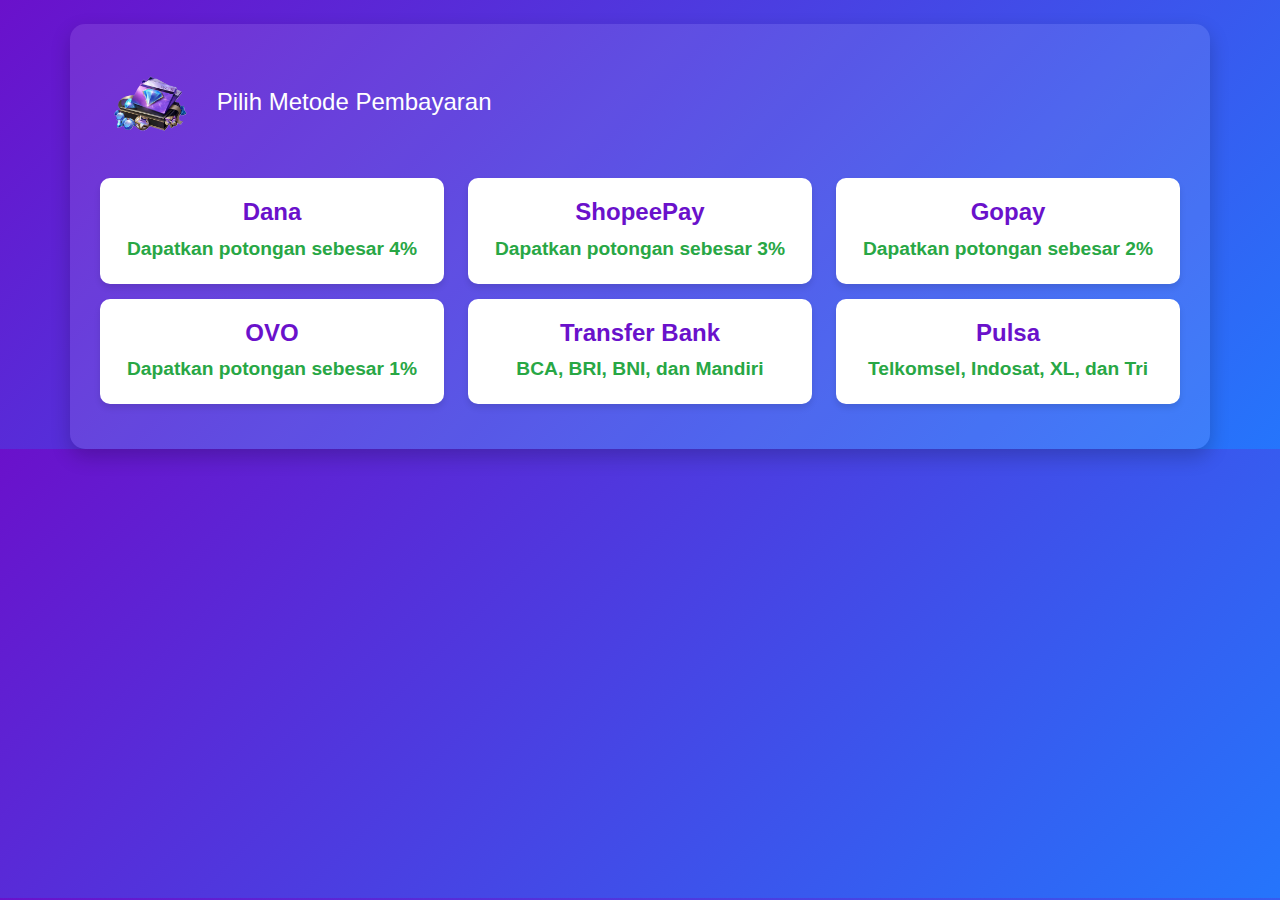
==== bayar.html @ a956c2ea "top up dan pembayaran" ====
<!DOCTYPE html>
<html lang="en">
<head>
  <meta charset="UTF-8">
  <meta name="viewport" content="width=device-width, initial-scale=1.0">
  <title>Pembayaran</title>
  <link href="https://cdn.jsdelivr.net/npm/bootstrap@5.3.0-alpha1/dist/css/bootstrap.min.css" rel="stylesheet">
  <style>
    body {
      background: linear-gradient(135deg, #6a11cb, #2575fc);
      color: #fff;
      font-family: Arial, sans-serif;
    }
    .pembayaran-card {
      background: #fff;
      color: #333;
      border: none;
      border-radius: 10px;
      padding: 20px;
      margin-bottom: 15px;
      text-align: center;
      transition: transform 0.3s, box-shadow 0.3s;
      box-shadow: 0 4px 6px rgba(0, 0, 0, 0.1);
    }
    .pembayaran-card:hover {
      transform: scale(1.05);
      box-shadow: 0 6px 12px rgba(0, 0, 0, 0.2);
    }
    .p1 {
      font-weight: bold;
      font-size: 1.5rem;
      color: #6a11cb;
    }
    .info {
      font-size: 1.2rem;
      color: #28a745;
      font-weight: bold;
    }
    .container {
      background: rgba(255, 255, 255, 0.1);
      border-radius: 15px;
      padding: 30px;
      box-shadow: 0 8px 20px rgba(0, 0, 0, 0.2);
    }
    h3 {
      color: #fff;
    }
  </style>
</head>
<body>
  <div class="container mt-4">
    <h4 class="mb-4"><img src="dm ml.png" alt="Diamond Icon" style="width: 100px; margin-right: 10px;"> Pilih Metode Pembayaran</h4>
    <div class="row">
      <div class="col-md-4">
        <div class="pembayaran-card">
            <h5 class="p1">Dana</h5>
          <div class="info">Dapatkan potongan sebesar 4%</div>
        </div>
      </div>
      <div class="col-md-4">
        <div class="pembayaran-card">
            <h5 class="p1">ShopeePay</h5>
          <div class="info">Dapatkan potongan sebesar 3%</div>
        </div>
      </div>
      <div class="col-md-4">
        <div class="pembayaran-card">
            <h5 class="p1">Gopay</h5>
          <div class="info">Dapatkan potongan sebesar 2%</div>
        </div>
      </div>
      <div class="col-md-4">
        <div class="pembayaran-card">
            <h5 class="p1">OVO</h5>
          <div class="info">Dapatkan potongan sebesar 1%</div>
        </div>
      </div>
      <div class="col-md-4">
        <div class="pembayaran-card">
            <h5 class="p1">Transfer Bank</h5>
          <div class="info">BCA, BRI, BNI, dan Mandiri</div>
        </div>
      </div>
      <div class="col-md-4">
        <div class="pembayaran-card">
            <h5 class="p1">Pulsa</h5>
          <div class="info">Telkomsel, Indosat, XL, dan Tri </div>
        </div>
      </div>
    </div>
  </div>
</body>
</html>
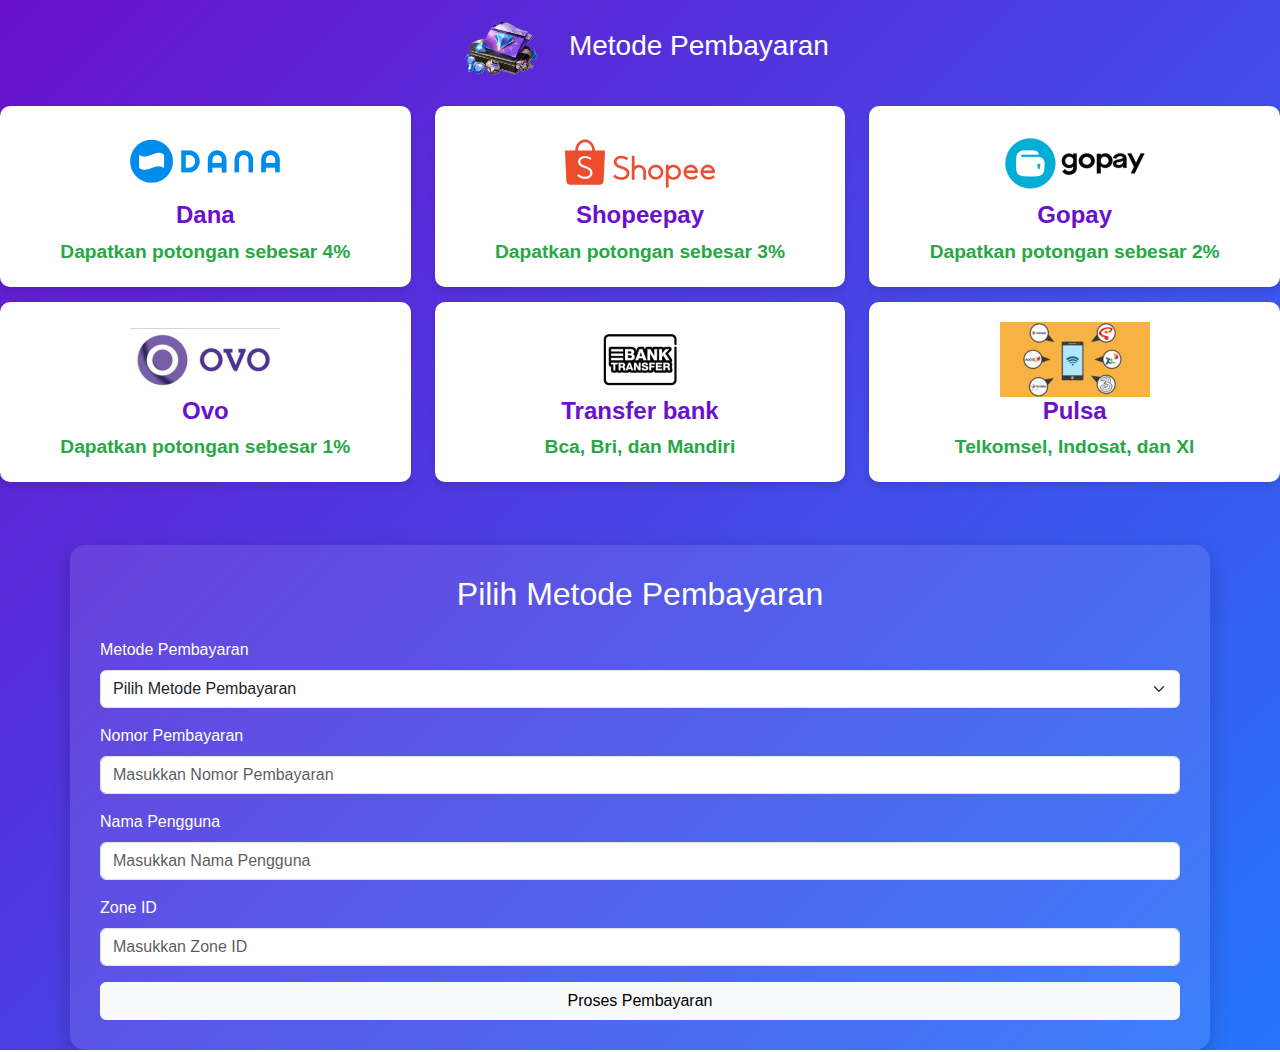
==== commit 347b4088: "tambah testimoni, rapihkan codingan" ====
--- a/bayar.html
+++ b/bayar.html
@@ -1,9 +1,10 @@
 <!DOCTYPE html>
 <html lang="en">
+
 <head>
   <meta charset="UTF-8">
   <meta name="viewport" content="width=device-width, initial-scale=1.0">
-  <title>Pembayaran</title>
+  <title>Metode Pembayaran</title>
   <link href="https://cdn.jsdelivr.net/npm/bootstrap@5.3.0-alpha1/dist/css/bootstrap.min.css" rel="stylesheet">
   <style>
     body {
@@ -11,6 +12,7 @@
       color: #fff;
       font-family: Arial, sans-serif;
     }
+
     .pembayaran-card {
       background: #fff;
       color: #333;
@@ -22,72 +24,172 @@
       transition: transform 0.3s, box-shadow 0.3s;
       box-shadow: 0 4px 6px rgba(0, 0, 0, 0.1);
     }
+
     .pembayaran-card:hover {
       transform: scale(1.05);
       box-shadow: 0 6px 12px rgba(0, 0, 0, 0.2);
     }
+
     .p1 {
       font-weight: bold;
       font-size: 1.5rem;
       color: #6a11cb;
     }
+
     .info {
       font-size: 1.2rem;
       color: #28a745;
       font-weight: bold;
     }
+
     .container {
       background: rgba(255, 255, 255, 0.1);
       border-radius: 15px;
       padding: 30px;
       box-shadow: 0 8px 20px rgba(0, 0, 0, 0.2);
     }
+
     h3 {
       color: #fff;
+      margin-top: -50px;
+    }
+
+    a {
+      text-decoration: none;
     }
   </style>
 </head>
+
 <body>
-  <div class="container mt-4">
-    <h4 class="mb-4"><img src="dm ml.png" alt="Diamond Icon" style="width: 100px; margin-right: 10px;"> Pilih Metode Pembayaran</h4>
+  <!-- kontainer metode pembayaran -->
+  <div class="mt-5">
+    <h3 class="text-center">
+      <img src="images/dm ml.png" alt="diamond icon" style="width: 100px; margin-right: 10px; ">
+      Metode Pembayaran
+    </h3>
     <div class="row">
       <div class="col-md-4">
         <div class="pembayaran-card">
-            <h5 class="p1">Dana</h5>
+          <img src="images/danaa.png" alt="">
+          <h5 class="p1">Dana</h5>
           <div class="info">Dapatkan potongan sebesar 4%</div>
         </div>
       </div>
       <div class="col-md-4">
         <div class="pembayaran-card">
-            <h5 class="p1">ShopeePay</h5>
+          <img src="images/shopee.png" alt="">
+          <h5 class="p1">Shopeepay</h5>
           <div class="info">Dapatkan potongan sebesar 3%</div>
         </div>
       </div>
       <div class="col-md-4">
         <div class="pembayaran-card">
-            <h5 class="p1">Gopay</h5>
+          <img src="images/gopay.png" alt="">
+          <h5 class="p1">Gopay</h5>
           <div class="info">Dapatkan potongan sebesar 2%</div>
         </div>
       </div>
       <div class="col-md-4">
         <div class="pembayaran-card">
-            <h5 class="p1">OVO</h5>
+          <img src="images/ovo.png" alt="">
+          <h5 class="p1">Ovo</h5>
           <div class="info">Dapatkan potongan sebesar 1%</div>
         </div>
       </div>
       <div class="col-md-4">
         <div class="pembayaran-card">
-            <h5 class="p1">Transfer Bank</h5>
-          <div class="info">BCA, BRI, BNI, dan Mandiri</div>
+          <img src="images/transfer.png" alt="">
+          <h5 class="p1">Transfer bank</h5>
+          <div class="info">Bca, Bri, dan Mandiri</div>
         </div>
       </div>
       <div class="col-md-4">
         <div class="pembayaran-card">
-            <h5 class="p1">Pulsa</h5>
-          <div class="info">Telkomsel, Indosat, XL, dan Tri </div>
+          <img src="images/pulsa.png" alt="">
+          <h5 class="p1">Pulsa</h5>
+          <div class="info">Telkomsel, Indosat, dan Xl</div>
         </div>
       </div>
     </div>
   </div>
+
+  <div class="container mt-5">
+
+    <h2 class="text-center mb-4" style="color:white;">Pilih Metode Pembayaran</h2>
+    <form id="paymentForm">
+      <div class="mb-3">
+        <label for="paymentMethod" class="form-label">Metode Pembayaran</label>
+        <select id="paymentMethod" class="form-select" required>
+          <option value="">Pilih Metode Pembayaran</option>
+          <option value="Dana">Dana</option>
+          <option value="Shopeepay">Shopeepay</option>
+          <option value="Gopay">Gopay</option>
+          <option value="Ovo">Ovo</option>
+          <option value="Transfer Bank">Transfer Bank</option>
+          <option value="Pulsa">Pulsa</option>
+        </select>
+      </div>
+      <div>
+        <div class="mb-3">
+          <label for="paymentNumber" class="form-label">Nomor Pembayaran</label>
+          <input type="text" class="form-control" id="paymentNumber" required placeholder="Masukkan Nomor Pembayaran">
+        </div>
+
+        <div class="mb-3">
+          <label for="userName" class="form-label">Nama Pengguna</label>
+          <input type="text" class="form-control" id="userName" required placeholder="Masukkan Nama Pengguna">
+        </div>
+
+        <div class="mb-3">
+          <label for="zoneId" class="form-label">Zone ID</label>
+          <input type="text" class="form-control" id="zoneId" required placeholder="Masukkan Zone ID">
+        </div>
+
+        <button type="submit" class="btn btn-light w-100">Proses Pembayaran</button>
+    </form>
+  </div>
+  </div>
+  </div>
+
+  <div class="container mt-5 d-none text-center" id="successContainer">
+    <h2 class="text-center mb-4">Pembayaran Berhasil!</h2>
+    <p><strong>Metode Pembayaran:</strong> <span id="successPaymentMethod"></span></p>
+    <p><strong>Nomor Pembayaran:</strong> <span id="successPaymentNumber"></span></p>
+    <p><strong>Nama Pengguna:</strong> <span id="successUserName"></span></p>
+    <p><strong>Zone ID:</strong> <span id="successZoneId"></span></p>
+    <button class="btn btn-light w-100" onclick="window.location.href='index.html'">Kembali</button>
+  </div>
+
+
+  <script>
+    const paymentForm = document.getElementById('paymentForm');
+    const successContainer = document.getElementById('successContainer');
+    const successPaymentMethod = document.getElementById('successPaymentMethod');
+    const successPaymentNumber = document.getElementById('successPaymentNumber');
+    const successUserName = document.getElementById('successUserName');
+    const successZoneId = document.getElementById('successZoneId');
+
+    paymentForm.addEventListener('submit', function (event) {
+      event.preventDefault(); // mencegah reload halaman
+
+      // mengambil data dari form
+      const paymentMethod = document.getElementById('paymentMethod').value;
+      const paymentNumber = document.getElementById('paymentNumber').value;
+      const userName = document.getElementById('userName').value;
+      const zoneId = document.getElementById('zoneId').value;
+
+      // menampilkan data pada container sukses
+      successPaymentMethod.textContent = paymentMethod;
+      successPaymentNumber.textContent = paymentNumber;
+      successUserName.textContent = userName;
+      successZoneId.textContent = zoneId;
+
+      // menyembunyikan form dan menampilkan container sukses
+      paymentForm.parentElement.classList.add('d-none');
+      successContainer.classList.remove('d-none');
+    });
+  </script>
+
 </body>
-</html>
+
+</html>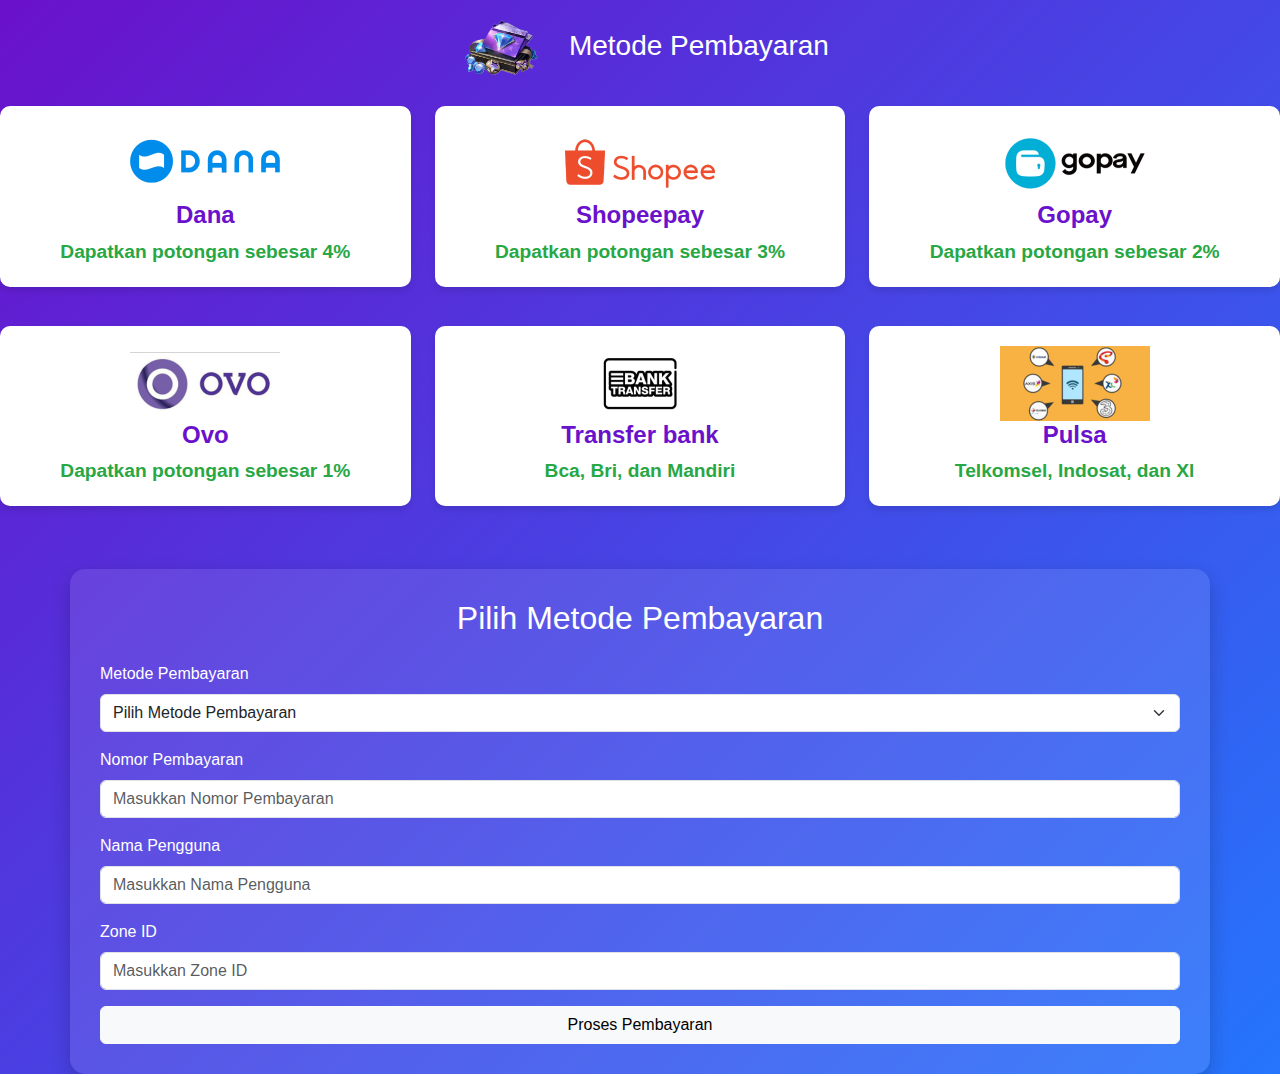
==== commit 118c062d: "ubah dikit" ====
--- a/bayar.html
+++ b/bayar.html
@@ -67,7 +67,7 @@
       <img src="images/dm ml.png" alt="diamond icon" style="width: 100px; margin-right: 10px; ">
       Metode Pembayaran
     </h3>
-    <div class="row">
+    <div class="row row-cols-lg-3 g-2 g-lg-4">
       <div class="col-md-4">
         <div class="pembayaran-card">
           <img src="images/danaa.png" alt="">
